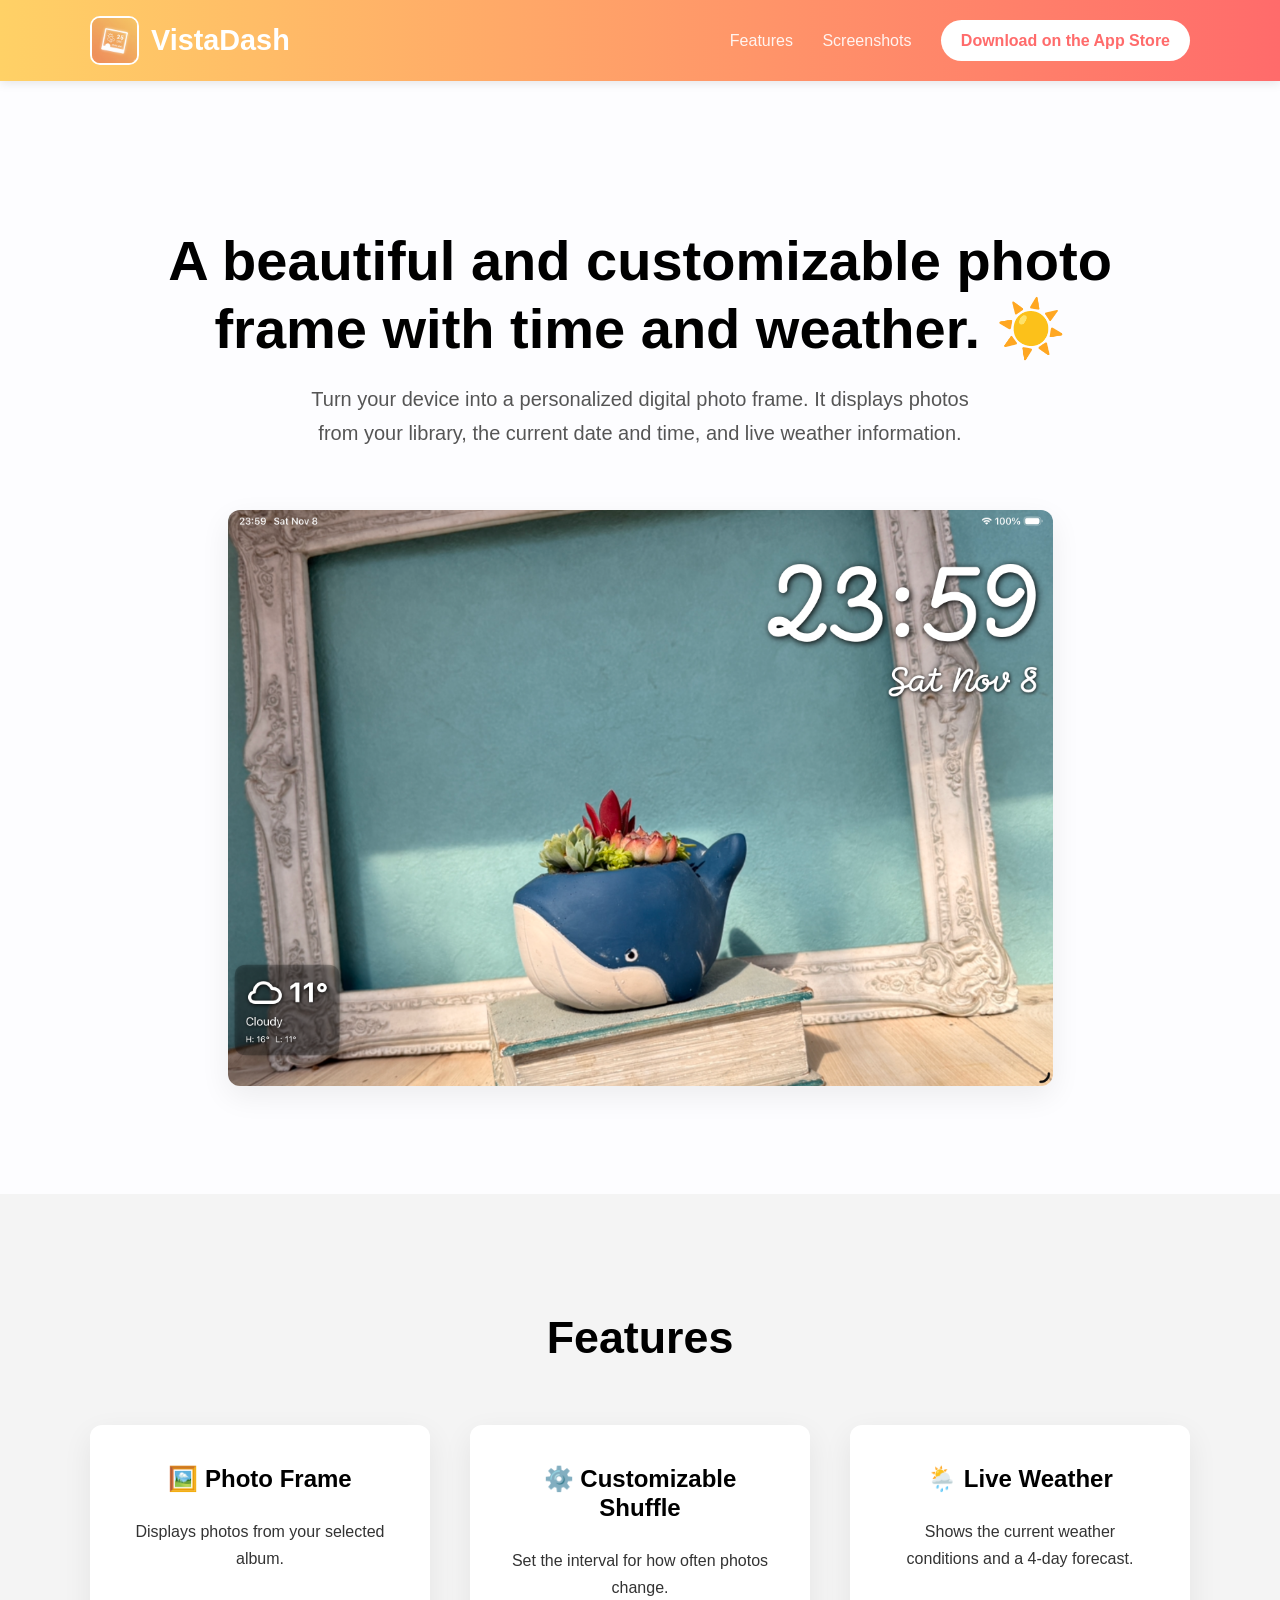
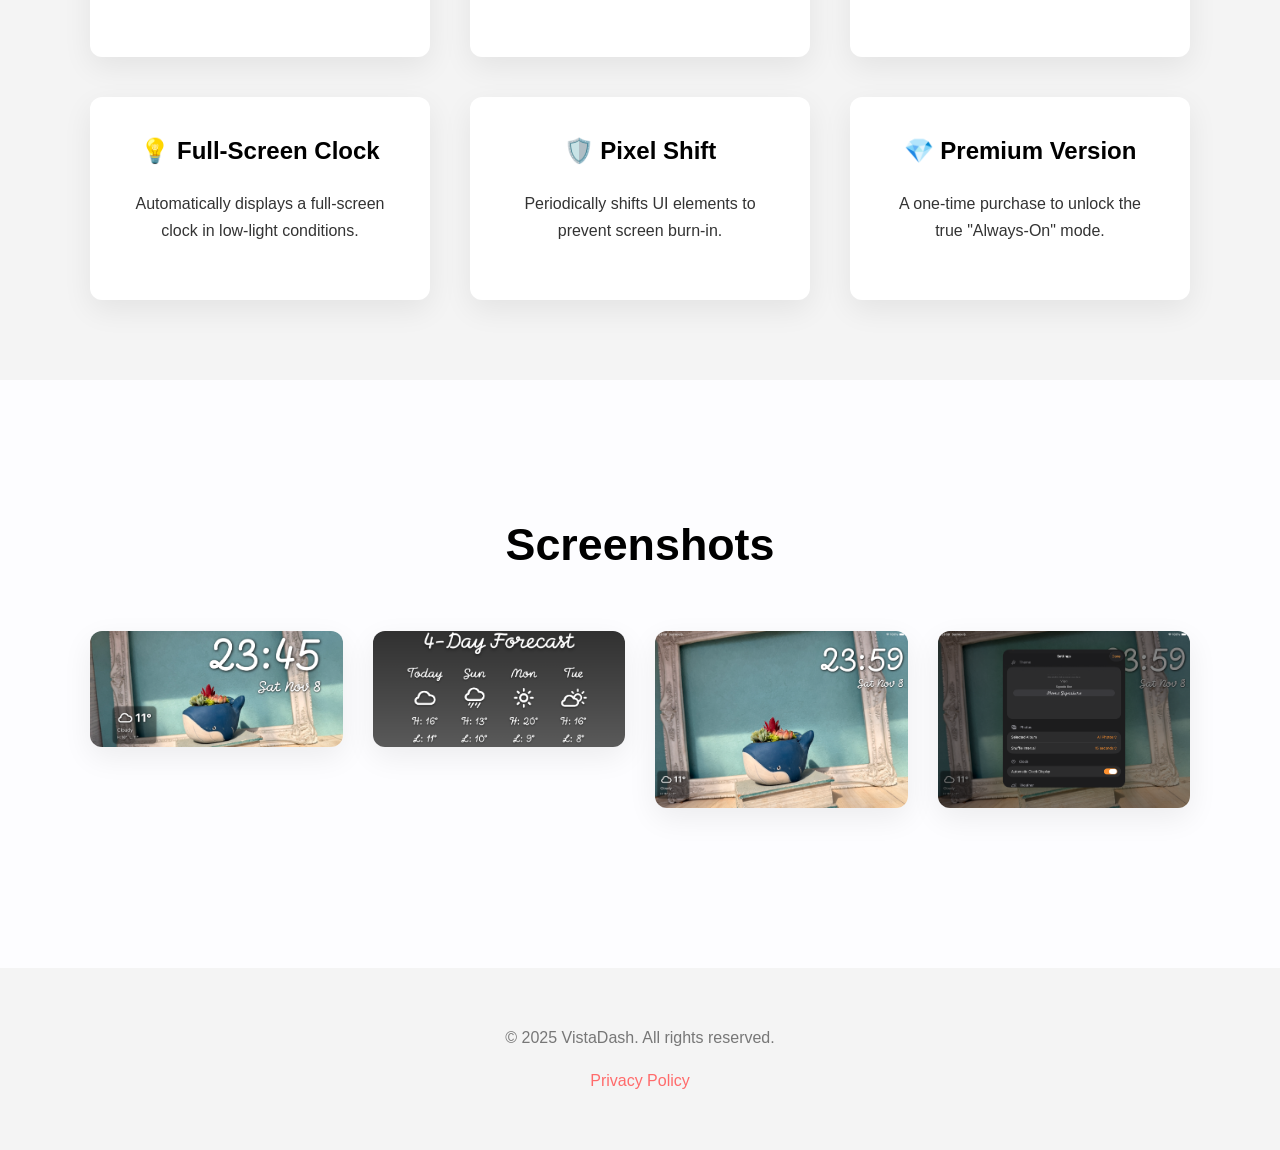
==== index.html @ 6bf58478 "init" ====
<!DOCTYPE html>
<html lang="en">
<head>
    <meta charset="UTF-8">
    <meta name="viewport" content="width=device-width, initial-scale=1.0">
    <title>VistaDash - Photo Frame, Clock & Weather</title>
    <link rel="stylesheet" href="css/style.css">
    <script defer src="https://umi.crazyhungry.party/script.js" data-website-id="6a9c3902-dee1-41a7-bc50-088dad7ea80a"></script>
</head>
<body>
    <header>
        <div class="container">
            <a href="#" class="logo">
                <img src="Images/icon.png" alt="VistaDash App Icon">
                <h1>VistaDash</h1>
            </a>
            <nav>
                <a href="#features" class="nav-link">Features</a>
                <a href="#screenshots" class="nav-link">Screenshots</a>
                <a href="https://apple.co/3QW4y2g" class="app-store-btn">Download on the App Store</a>
            </nav>
        </div>
    </header>

    <main>
        <section class="hero">
            <div class="container">
                <h2>A beautiful and customizable photo frame with time and weather. ☀️</h2>
                <p>Turn your device into a personalized digital photo frame. It displays photos from your library, the current date and time, and live weather information.</p>
                <img src="Images/iPad/kanban.PNG" alt="App screenshot on iPad" class="hero-image">
            </div>
        </section>

        <section id="features" class="features">
            <div class="container">
                <h2>Features</h2>
                <div class="feature-grid">
                    <div class="feature-item">
                        <h3>🖼️ Photo Frame</h3>
                        <p>Displays photos from your selected album.</p>
                    </div>
                    <div class="feature-item">
                        <h3>⚙️ Customizable Shuffle</h3>
                        <p>Set the interval for how often photos change.</p>
                    </div>
                    <div class="feature-item">
                        <h3>🌦️ Live Weather</h3>
                        <p>Shows the current weather conditions and a 4-day forecast.</p>
                    </div>
                    <div class="feature-item">
                        <h3>💡 Full-Screen Clock</h3>
                        <p>Automatically displays a full-screen clock in low-light conditions.</p>
                    </div>
                    <div class="feature-item">
                        <h3>🛡️ Pixel Shift</h3>
                        <p>Periodically shifts UI elements to prevent screen burn-in.</p>
                    </div>
                    <div class="feature-item">
                        <h3>💎 Premium Version</h3>
                        <p>A one-time purchase to unlock the true "Always-On" mode.</p>
                    </div>
                </div>
            </div>
        </section>

        <section id="screenshots" class="screenshots">
            <div class="container">
                <h2>Screenshots</h2>
                <div class="screenshot-gallery">
                    <img src="Images/iPhone/iphone_kanban.PNG" alt="Screenshot 1">
                    <img src="Images/iPhone/iphone_forecast.PNG" alt="Screenshot 2">
                    <img src="Images/iPad/kanban.PNG" alt="Screenshot 3">
                    <img src="Images/iPad/ipad_setting.PNG" alt="Screenshot 4">
                </div>
            </div>
        </section>
    </main>

    <footer>
        <div class="container">
            <p>&copy; 2025 VistaDash. All rights reserved.</p>
            <p><a href="privacy.html">Privacy Policy</a></p>
        </div>
    </footer>

    <script src="js/script.js"></script>
</body>
</html>
---- css/style.css ----
:root {
    --primary-color: #FF6B6B;
    --secondary-color: #FFD166;
    --background-color: #FDFDFF;
    --text-color: #333;
    --heading-color: #000;
    --light-gray: #f4f4f4;
    --shadow: 0 10px 30px rgba(0, 0, 0, 0.07);
}

/* General Styles */
body {
    font-family: "SF Pro Display", -apple-system, BlinkMacSystemFont, "Segoe UI", Roboto, Helvetica, Arial, sans-serif;
    margin: 0;
    background-color: var(--background-color);
    color: var(--text-color);
    line-height: 1.7;
}

.container {
    max-width: 1100px;
    margin: 0 auto;
    padding: 0 20px;
}

h1, h2, h3 {
    font-weight: 700;
    color: var(--heading-color);
    line-height: 1.2;
}

h2 {
    font-size: 2.8rem;
}

a {
    color: var(--primary-color);
    text-decoration: none;
    transition: color 0.3s ease;
}

a:hover {
    color: #e05252;
}

img {
    max-width: 100%;
    height: auto;
    border-radius: 12px;
}

/* Header */
header {
    background: linear-gradient(90deg, #FFD166, #FF6B6B);
    padding: 1rem 0;
    position: sticky;
    top: 0;
    z-index: 1000;
    box-shadow: 0 2px 10px rgba(0,0,0,0.1);
    border: none;
}

header .container {
    display: flex;
    justify-content: space-between;
    align-items: center;
}

.logo {
    display: flex;
    align-items: center;
    font-weight: bold;
    color: white;
    text-decoration: none;
}

.logo img {
    width: 45px;
    height: 45px;
    margin-right: 12px;
    border-radius: 10px;
    border: 2px solid white;
}

.logo h1 {
    margin: 0;
    font-size: 1.8rem;
    color: white;
}

nav .nav-link {
    margin-left: 25px;
    font-weight: 500;
    color: white;
    opacity: 0.9;
}
nav .nav-link:hover {
    opacity: 1;
    text-decoration: none;
}

.app-store-btn {
    background-color: white;
    color: var(--primary-color);
    padding: 12px 20px;
    border-radius: 30px;
    font-weight: bold;
    margin-left: 25px;
    transition: transform 0.3s ease, box-shadow 0.3s ease;
}

.app-store-btn:hover {
    transform: translateY(-2px);
    box-shadow: var(--shadow);
    text-decoration: none;
    color: var(--primary-color);
}


/* Hero Section */
.hero {
    text-align: center;
    padding: 100px 0;
}

.hero h2 {
    font-size: 3.5rem;
    margin-bottom: 20px;
}

.hero p {
    font-size: 1.25rem;
    max-width: 700px;
    margin: 0 auto 40px;
    color: #555;
}

.hero-image {
    max-width: 75%;
    margin-top: 20px;
    box-shadow: var(--shadow);
}

/* Features Section */
.features {
    padding: 80px 0;
    background-color: var(--light-gray);
}

.features h2 {
    text-align: center;
    margin-bottom: 60px;
}

.feature-grid {
    display: grid;
    grid-template-columns: repeat(auto-fit, minmax(300px, 1fr));
    gap: 40px;
}

.feature-item {
    background: #FFFFFF;
    padding: 40px;
    border-radius: 12px;
    box-shadow: var(--shadow);
    text-align: center;
    transition: transform 0.3s ease, box-shadow 0.3s ease;
}

.feature-item:hover {
    transform: translateY(-5px);
    box-shadow: 0 15px 35px rgba(0, 0, 0, 0.1);
}

.feature-item h3 {
    margin-top: 0;
    font-size: 1.5rem;
}

/* Screenshots Section */
.screenshots {
    padding: 100px 0;
}

.screenshots h2 {
    text-align: center;
    margin-bottom: 60px;
}

.screenshot-gallery {
    display: grid;
    grid-template-columns: repeat(auto-fit, minmax(250px, 1fr));
    gap: 30px;
}

.screenshot-gallery img {
    box-shadow: var(--shadow);
    transition: transform 0.3s ease, box-shadow 0.3s ease;
}

.screenshot-gallery img:hover {
    transform: scale(1.05) translateY(-5px);
    box-shadow: 0 15px 35px rgba(0, 0, 0, 0.15);
}

/* Footer */
footer {
    background: var(--light-gray);
    color: #777;
    text-align: center;
    padding: 40px 0;
    margin-top: 60px;
}

/* Privacy Policy Page */
.privacy-policy {
    padding: 60px 0;
    max-width: 800px;
    margin: 0 auto;
}

.privacy-policy h2 {
    font-size: 2.5rem;
}

.privacy-policy h3 {
    font-size: 1.8rem;
    margin-top: 40px;
}

/* Responsive */
@media (max-width: 768px) {
    h2 {
        font-size: 2.2rem;
    }
    .hero h2 {
        font-size: 2.5rem;
    }
    header .container {
        flex-direction: column;
    }

    nav {
        margin-top: 20px;
    }

    nav a {
        margin: 0 10px;
    }
    .app-store-btn {
        margin-top: 15px;
    }
}
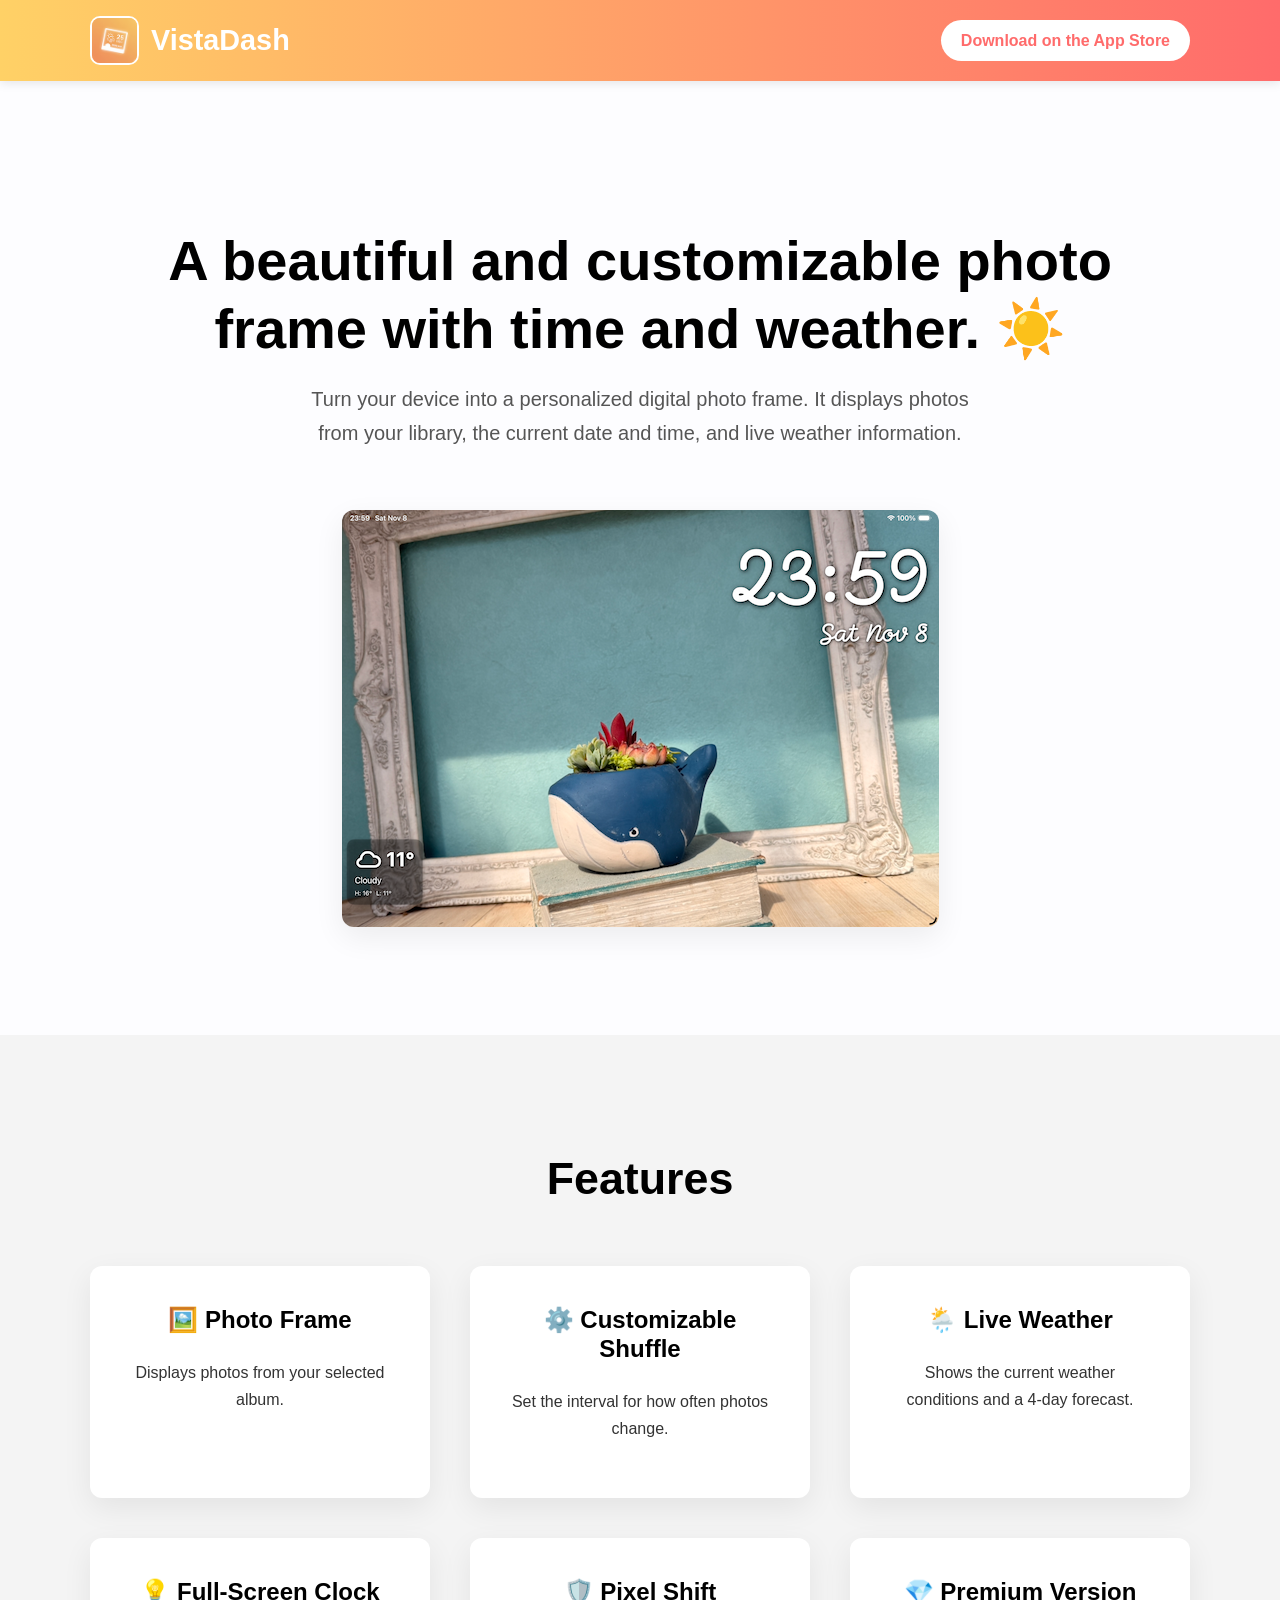
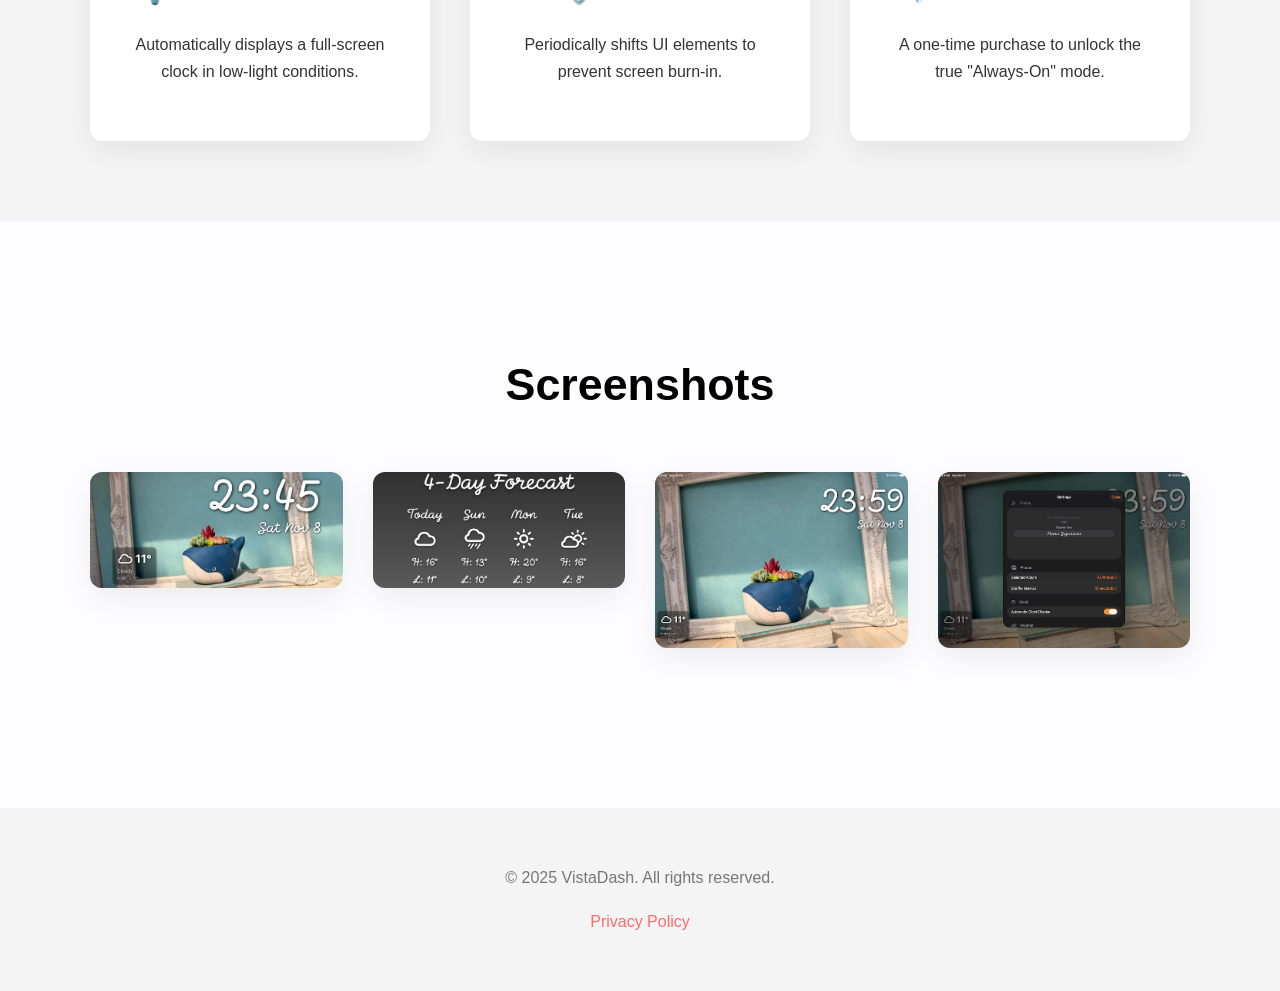
==== commit 26e2aa25: "Removed unneeded button" ====
--- a/index.html
+++ b/index.html
@@ -15,9 +15,7 @@
                 <h1>VistaDash</h1>
             </a>
             <nav>
-                <a href="#features" class="nav-link">Features</a>
-                <a href="#screenshots" class="nav-link">Screenshots</a>
-                <a href="https://apple.co/3QW4y2g" class="app-store-btn">Download on the App Store</a>
+                <a href="https://apps.apple.com/us/app/vistadash/id6755065796" class="app-store-btn">Download on the App Store</a>
             </nav>
         </div>
     </header>
--- a/css/style.css
+++ b/css/style.css
@@ -242,12 +242,17 @@
 
     nav {
         margin-top: 20px;
+        display: flex;
+        flex-direction: column;
+        align-items: center;
     }
 
     nav a {
-        margin: 0 10px;
-    }
+        margin: 10px 0;
+    }
+    
     .app-store-btn {
-        margin-top: 15px;
-    }
-}
+        margin-top: 10px;
+        margin-left: 0;
+    }
+}
